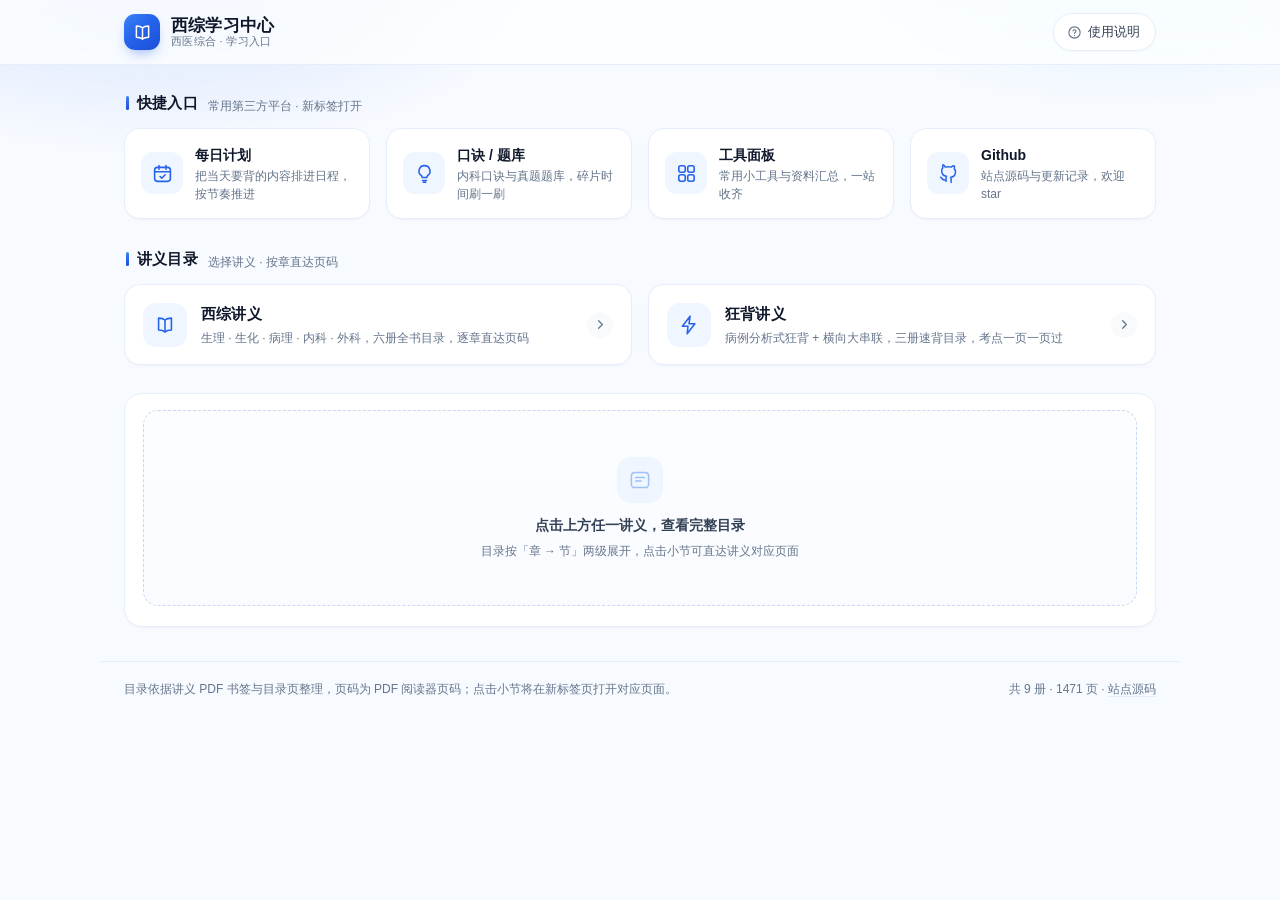
==== index.html @ 93b0fd12 "part 1: 站点主体（页面/样式/脚本/文档/小册 PDF）" ====
<!DOCTYPE html>
<html lang="zh-CN">
<head>
<meta charset="utf-8" />
<meta name="viewport" content="width=device-width, initial-scale=1, viewport-fit=cover" />
<title>西综学习中心 · 讲义目录与常用入口</title>
<meta name="description" content="西综学习中心：聚合每日计划、口诀题库、工具面板等常用入口，提供西综讲义 / 狂背讲义的可展开目录，点击小节直达 PDF 页码。" />
<meta name="theme-color" content="#2563EB" />
<link rel="icon" href="data:image/svg+xml,%3Csvg xmlns='http://www.w3.org/2000/svg' viewBox='0 0 32 32'%3E%3Crect width='32' height='32' rx='9' fill='%232563EB'/%3E%3Cpath d='M9 10.5c2.6-1.2 5-1.2 7 0v11c-2-1.2-4.4-1.2-7 0v-11Z' fill='%23fff'/%3E%3Cpath d='M23 10.5c-2.6-1.2-5-1.2-7 0v11c2-1.2 4.4-1.2 7 0v-11Z' fill='%23fff' opacity='.6'/%3E%3C/svg%3E" />
<link rel="stylesheet" href="assets/css/style.css" />
</head>
<body>
<a class="skip-link" href="#main">跳到主要内容</a>

<header class="topbar">
  <div class="topbar-inner">
    <a class="brand" href="./" aria-label="西综学习中心 首页">
      <span class="brand-logo" aria-hidden="true">
        <svg viewBox="0 0 24 24" fill="none" stroke="currentColor" stroke-width="1.7" stroke-linecap="round" stroke-linejoin="round">
          <path d="M12 6.6C10.4 5.1 8.3 4.5 5 4.5v12.9c3.3 0 5.4.6 7 2.1 1.6-1.5 3.7-2.1 7-2.1V4.5c-3.3 0-5.4.6-7 2.1Z" />
          <path d="M12 6.6v12.9" />
        </svg>
      </span>
      <span class="brand-text">
        <span class="brand-name">西综学习中心</span>
        <span class="brand-sub">西医综合 · 学习入口</span>
      </span>
    </a>

    <button class="help-btn" type="button" id="helpBtn" aria-haspopup="dialog" aria-controls="helpDialog">
      <svg viewBox="0 0 24 24" fill="none" stroke="currentColor" stroke-width="1.8" stroke-linecap="round" stroke-linejoin="round" aria-hidden="true">
        <circle cx="12" cy="12" r="9" />
        <path d="M9.7 9.3a2.4 2.4 0 0 1 4.7.7c0 1.6-2.4 2.1-2.4 3.6" />
        <path d="M12 17h.01" />
      </svg>
      <span>使用说明</span>
    </button>
  </div>
</header>

<main class="wrap" id="main">
  <section class="section" aria-labelledby="linksTitle">
    <div class="sec-head">
      <h2 id="linksTitle">快捷入口</h2>
      <span class="sec-note">常用第三方平台 · 新标签打开</span>
    </div>

    <div class="link-grid">
      <a class="link-card" href="https://toashore.cn/public/apps/calendar/online/index.html?qq_aio_chat_type=2" target="_blank" rel="noopener noreferrer">
        <span class="link-icon" aria-hidden="true">
          <svg viewBox="0 0 24 24" fill="none" stroke="currentColor" stroke-width="1.8" stroke-linecap="round" stroke-linejoin="round">
            <rect x="3" y="5" width="18" height="16" rx="3.2" />
            <path d="M8 3v4M16 3v4M3 10h18" />
            <path d="m9.2 15.4 2 2 3.8-3.9" />
          </svg>
        </span>
        <span class="link-body">
          <span class="link-name">每日计划</span>
          <span class="link-desc">把当天要背的内容排进日程，按节奏推进</span>
        </span>
      </a>

      <a class="link-card" href="https://rray1228.github.io/neike-306-tiku/?view=mnemonics" target="_blank" rel="noopener noreferrer">
        <span class="link-icon" aria-hidden="true">
          <svg viewBox="0 0 24 24" fill="none" stroke="currentColor" stroke-width="1.8" stroke-linecap="round" stroke-linejoin="round">
            <path d="M12 3a6.2 6.2 0 0 0-3.6 11.3c.5.4.8 1 .8 1.6v.6h5.6v-.6c0-.6.3-1.2.8-1.6A6.2 6.2 0 0 0 12 3Z" />
            <path d="M9.8 20h4.4M10.6 22h2.8" />
          </svg>
        </span>
        <span class="link-body">
          <span class="link-name">口诀 / 题库</span>
          <span class="link-desc">内科口诀与真题题库，碎片时间刷一刷</span>
        </span>
      </a>

      <a class="link-card" href="https://lulu3103.github.io/306-All/" target="_blank" rel="noopener noreferrer">
        <span class="link-icon" aria-hidden="true">
          <svg viewBox="0 0 24 24" fill="none" stroke="currentColor" stroke-width="1.8" stroke-linecap="round" stroke-linejoin="round">
            <rect x="3.2" y="3.2" width="7.4" height="7.4" rx="2.2" />
            <rect x="13.4" y="3.2" width="7.4" height="7.4" rx="2.2" />
            <rect x="3.2" y="13.4" width="7.4" height="7.4" rx="2.2" />
            <rect x="13.4" y="13.4" width="7.4" height="7.4" rx="2.2" />
          </svg>
        </span>
        <span class="link-body">
          <span class="link-name">工具面板</span>
          <span class="link-desc">常用小工具与资料汇总，一站收齐</span>
        </span>
      </a>

      <a class="link-card" href="https://github.com/LuLu3103/306-mini-book" target="_blank" rel="noopener noreferrer">
        <span class="link-icon" aria-hidden="true">
          <svg viewBox="0 0 24 24" fill="none" stroke="currentColor" stroke-width="1.7" stroke-linecap="round" stroke-linejoin="round">
            <path d="M9 19.2c-4 1.5-4-2.4-6-3m12 6v-3.6c0-1 .1-1.5-.5-2.2 2.8-.3 5.5-1.4 5.5-6.3a4.9 4.9 0 0 0-1.4-3.4 4.5 4.5 0 0 0-.1-3.4s-1.1-.3-3.6 1.4a12.4 12.4 0 0 0-6.6 0C6.8 1.7 5.7 2 5.7 2a4.5 4.5 0 0 0-.1 3.4A4.9 4.9 0 0 0 4.2 8.8c0 4.9 2.7 6 5.5 6.3-.5.6-.6 1.2-.5 2.2V21" />
          </svg>
        </span>
        <span class="link-body">
          <span class="link-name">Github</span>
          <span class="link-desc">站点源码与更新记录，欢迎 star</span>
        </span>
      </a>
    </div>
  </section>

  <section class="section" aria-labelledby="lectureTitle">
    <div class="sec-head">
      <h2 id="lectureTitle">讲义目录</h2>
      <span class="sec-note">选择讲义 · 按章直达页码</span>
    </div>

    <div class="lecture-grid" role="group" aria-labelledby="lectureTitle">
      <button class="lec-card" type="button" data-lecture="xizong" aria-expanded="false" aria-controls="tocBody">
        <span class="lec-icon" aria-hidden="true">
          <svg viewBox="0 0 24 24" fill="none" stroke="currentColor" stroke-width="1.7" stroke-linecap="round" stroke-linejoin="round">
            <path d="M12 6.6C10.4 5.1 8.3 4.5 5 4.5v12.9c3.3 0 5.4.6 7 2.1 1.6-1.5 3.7-2.1 7-2.1V4.5c-3.3 0-5.4.6-7 2.1Z" />
            <path d="M12 6.6v12.9" />
          </svg>
        </span>
        <span class="lec-body">
          <span class="lec-name">西综讲义</span>
          <span class="lec-desc">生理 · 生化 · 病理 · 内科 · 外科，六册全书目录，逐章直达页码</span>
        </span>
        <span class="lec-arrow" aria-hidden="true">
          <svg viewBox="0 0 24 24" fill="none" stroke="currentColor" stroke-width="2" stroke-linecap="round" stroke-linejoin="round"><path d="m9 6 6 6-6 6" /></svg>
        </span>
      </button>

      <button class="lec-card" type="button" data-lecture="kuangbei" aria-expanded="false" aria-controls="tocBody">
        <span class="lec-icon" aria-hidden="true">
          <svg viewBox="0 0 24 24" fill="none" stroke="currentColor" stroke-width="1.7" stroke-linecap="round" stroke-linejoin="round">
            <path d="M13.2 2.4 4.8 13.3h6.1l-.9 8.3 8.4-10.9H12l1.2-8.3Z" />
          </svg>
        </span>
        <span class="lec-body">
          <span class="lec-name">狂背讲义</span>
          <span class="lec-desc">病例分析式狂背 + 横向大串联，三册速背目录，考点一页一页过</span>
        </span>
        <span class="lec-arrow" aria-hidden="true">
          <svg viewBox="0 0 24 24" fill="none" stroke="currentColor" stroke-width="2" stroke-linecap="round" stroke-linejoin="round"><path d="m9 6 6 6-6 6" /></svg>
        </span>
      </button>
    </div>
  </section>

  <section class="section" aria-labelledby="tocHeading">
    <h2 class="sr-only" id="tocHeading">目录</h2>
    <div class="toc-panel" id="tocPanel">
      <div class="toc-head" id="tocHead" hidden>
        <div class="toc-title-group">
          <h3 class="toc-title" id="tocName">目录</h3>
          <p class="toc-meta" id="tocMeta"></p>
        </div>
        <button class="btn-toggle" type="button" id="toggleAll" aria-controls="tocBody">全部展开</button>
      </div>
      <div class="toc-body" id="tocBody">
        <div class="toc-empty">
          <span class="toc-empty-icon" aria-hidden="true">
            <svg viewBox="0 0 24 24" fill="none" stroke="currentColor" stroke-width="1.5" stroke-linecap="round" stroke-linejoin="round">
              <rect x="3.4" y="4.4" width="17.2" height="15.2" rx="3.4" />
              <path d="M7.6 9.4h8.8M7.6 13h5.6" />
            </svg>
          </span>
          <p class="toc-empty-title">点击上方任一讲义，查看完整目录</p>
          <p class="toc-empty-note">目录按「章 → 节」两级展开，点击小节可直达讲义对应页面</p>
        </div>
      </div>
    </div>
    <p class="sr-only" id="liveRegion" role="status" aria-live="polite"></p>
  </section>
</main>

<footer class="site-foot wrap">
  <p>目录依据讲义 PDF 书签与目录页整理，页码为 PDF 阅读器页码；点击小节将在新标签页打开对应页面。</p>
  <p class="foot-meta">共 9 册 · 1471 页 · <a href="https://github.com/LuLu3103/306-mini-book" target="_blank" rel="noopener noreferrer">站点源码</a></p>
</footer>

<dialog class="help" id="helpDialog" aria-labelledby="helpTitle">
  <div class="help-head">
    <h2 class="help-title" id="helpTitle">使用说明</h2>
    <button class="help-close" type="button" id="helpClose" aria-label="关闭说明">
      <svg viewBox="0 0 24 24" fill="none" stroke="currentColor" stroke-width="2" stroke-linecap="round" aria-hidden="true"><path d="M6 6l12 12M18 6 6 18" /></svg>
    </button>
  </div>
  <ol class="help-list">
    <li>顶部四个入口直达常用第三方平台，均在新标签页打开，不会打断当前页面。</li>
    <li>点击「西综讲义」或「狂背讲义」，下方即展开对应目录；再次点击可收起。</li>
    <li>点击章节行展开该章小节；点击小节，会打开讲义并跳到对应页码。</li>
    <li>目录右上角「全部展开 / 全部收起」可一次展开或收起所有章节。</li>
    <li>手机端目录会自动收窄，章节行只保留核心信息。</li>
  </ol>
  <p class="help-foot">蓝色高亮代表当前选中或已展开的状态；讲义按页分块加载，打开过的分块会自动缓存。</p>
  <div class="help-actions">
    <button class="help-action" type="button" id="clearCacheBtn">清除已缓存的讲义分块</button>
    <span class="help-action-note" id="clearCacheNote"></span>
  </div>
</dialog>

<script src="assets/data/toc.js"></script>
<script src="assets/js/app.js"></script>
</body>
</html>
---- assets/css/style.css ----
/* ==========================================================================
   西综学习中心 · 样式表
   主色 #2563EB / 深蓝 #1D4ED8 / 浅蓝 #EFF6FF / 页面底色 #F7FAFF
   ========================================================================== */

:root {
  --blue-600: #2563eb;
  --blue-700: #1d4ed8;
  --blue-50: #eff6ff;
  --blue-100: #dbeafe;
  --blue-200: #bfd7fe;
  --ink: #0f172a;
  --ink-soft: #334155;
  --muted: #64748b;
  --muted-2: #66768c;
  --line: #e7eefb;
  --line-soft: #eef3fc;
  --bg: #f7faff;
  --card: #ffffff;
  --radius-card: 16px;
  --radius-panel: 18px;
  --shadow-xs: 0 1px 2px rgba(15, 23, 42, 0.04);
  --shadow-hover: 0 14px 30px -16px rgba(37, 99, 235, 0.32), 0 2px 6px rgba(15, 23, 42, 0.04);
  --shadow-selected: 0 18px 34px -18px rgba(37, 99, 235, 0.55);
  --ease: cubic-bezier(0.2, 0.7, 0.3, 1);
  --wrap: 1080px;
}

*,
*::before,
*::after { box-sizing: border-box; }

html { -webkit-text-size-adjust: 100%; }

body {
  margin: 0;
  min-height: 100vh;
  background: var(--bg);
  color: var(--ink);
  font-family: -apple-system, BlinkMacSystemFont, "Segoe UI", "PingFang SC",
    "Hiragino Sans GB", "Microsoft YaHei", "Source Han Sans SC", "Noto Sans CJK SC", sans-serif;
  font-size: 14px;
  line-height: 1.6;
  -webkit-font-smoothing: antialiased;
  text-rendering: optimizeLegibility;
}

/* 顶部柔和蓝色光晕 */
body::before {
  content: "";
  position: fixed;
  inset: 0 0 auto 0;
  height: 440px;
  pointer-events: none;
  z-index: 0;
  background:
    radial-gradient(660px 320px at 12% -10%, rgba(37, 99, 235, 0.16), transparent 62%),
    radial-gradient(560px 280px at 88% -14%, rgba(56, 189, 248, 0.14), transparent 60%);
}

a { color: inherit; text-decoration: none; }

button { font: inherit; color: inherit; }

h1, h2, h3, p, ol, ul { margin: 0; }

[hidden] { display: none !important; }

.sr-only {
  position: absolute;
  width: 1px; height: 1px;
  padding: 0; margin: -1px;
  overflow: hidden;
  clip: rect(0 0 0 0);
  white-space: nowrap;
  border: 0;
}

.skip-link {
  position: fixed;
  top: 10px;
  left: 50%;
  transform: translate(-50%, -140%);
  z-index: 100;
  padding: 8px 16px;
  border-radius: 999px;
  background: var(--blue-600);
  color: #fff;
  font-size: 13px;
  transition: transform 0.2s var(--ease);
}
.skip-link:focus-visible { transform: translate(-50%, 0); }

:focus-visible {
  outline: 2px solid var(--blue-600);
  outline-offset: 2px;
  border-radius: 8px;
}

/* ============================ 顶部品牌栏 ============================ */
.topbar {
  position: sticky;
  top: 0;
  z-index: 30;
  background: rgba(255, 255, 255, 0.74);
  -webkit-backdrop-filter: blur(16px) saturate(170%);
  backdrop-filter: blur(16px) saturate(170%);
  border-bottom: 1px solid var(--line);
}

.topbar-inner {
  max-width: var(--wrap);
  margin: 0 auto;
  height: 64px;
  padding: 0 24px;
  display: flex;
  align-items: center;
  justify-content: space-between;
  gap: 16px;
}

.brand {
  display: inline-flex;
  align-items: center;
  gap: 11px;
  min-width: 0;
  border-radius: 12px;
}

.brand-logo {
  flex: none;
  width: 36px;
  height: 36px;
  display: grid;
  place-items: center;
  border-radius: 11px;
  color: #fff;
  background: linear-gradient(140deg, #3b82f6 0%, var(--blue-600) 46%, var(--blue-700) 100%);
  box-shadow: 0 6px 14px -6px rgba(37, 99, 235, 0.65);
}
.brand-logo svg { width: 21px; height: 21px; }

.brand-text { display: flex; flex-direction: column; line-height: 1.25; min-width: 0; }
.brand-name { font-size: 16.5px; font-weight: 700; letter-spacing: 0.2px; }
.brand-sub { font-size: 11px; color: var(--muted-2); letter-spacing: 0.3px; }

.help-btn {
  display: inline-flex;
  align-items: center;
  gap: 6px;
  flex: none;
  padding: 8px 15px 8px 13px;
  border: 1px solid var(--line);
  border-radius: 999px;
  background: #fff;
  color: var(--ink-soft);
  font-size: 12.5px;
  font-weight: 500;
  cursor: pointer;
  box-shadow: var(--shadow-xs);
  transition: color 0.18s var(--ease), border-color 0.18s var(--ease),
    background-color 0.18s var(--ease), transform 0.18s var(--ease);
}
.help-btn svg { width: 15px; height: 15px; color: var(--muted); transition: color 0.18s var(--ease); }
.help-btn:hover {
  color: var(--blue-700);
  border-color: var(--blue-200);
  background: var(--blue-50);
  transform: translateY(-1px);
}
.help-btn:hover svg { color: var(--blue-600); }

/* ============================ 通用布局 ============================ */
.wrap {
  position: relative;
  z-index: 1;
  max-width: var(--wrap);
  margin: 0 auto;
  padding: 0 24px;
}

main.wrap { padding-top: 26px; }

.section + .section { margin-top: 28px; }

.sec-head {
  display: flex;
  align-items: baseline;
  gap: 10px;
  margin: 0 2px 12px;
}
.sec-head h2 {
  position: relative;
  display: inline-flex;
  align-items: center;
  gap: 8px;
  font-size: 15px;
  font-weight: 700;
  letter-spacing: 0.2px;
  color: var(--ink);
}
.sec-head h2::before {
  content: "";
  width: 3px;
  height: 14px;
  border-radius: 2px;
  background: linear-gradient(180deg, #3b82f6, var(--blue-700));
}
.sec-note { font-size: 12px; color: var(--muted-2); }

/* ============================ 快捷入口 ============================ */
.link-grid {
  display: grid;
  grid-template-columns: repeat(4, minmax(0, 1fr));
  gap: 16px;
}

.link-card {
  display: flex;
  align-items: center;
  gap: 12px;
  padding: 15px 16px;
  border: 1px solid var(--line);
  border-radius: var(--radius-card);
  background: var(--card);
  box-shadow: var(--shadow-xs);
  transition: transform 0.22s var(--ease), box-shadow 0.22s var(--ease),
    border-color 0.22s var(--ease), background-color 0.22s var(--ease);
}
.link-card:hover {
  transform: translateY(-3px);
  border-color: var(--blue-200);
  box-shadow: var(--shadow-hover);
}
.link-card:active { transform: translateY(-1px); }

.link-icon {
  flex: none;
  width: 42px;
  height: 42px;
  display: grid;
  place-items: center;
  border-radius: 12px;
  color: var(--blue-600);
  background: var(--blue-50);
  transition: background 0.22s var(--ease), color 0.22s var(--ease),
    box-shadow 0.22s var(--ease), transform 0.22s var(--ease);
}
.link-icon svg { width: 21px; height: 21px; }
.link-card:hover .link-icon {
  color: #fff;
  background: linear-gradient(140deg, #3b82f6, var(--blue-700));
  box-shadow: 0 8px 16px -8px rgba(37, 99, 235, 0.7);
  transform: scale(1.03);
}

.link-body { display: flex; flex-direction: column; min-width: 0; }
.link-name { font-size: 14px; font-weight: 600; color: var(--ink); }
.link-desc {
  font-size: 12px;
  color: var(--muted);
  line-height: 1.5;
  transition: color 0.2s var(--ease);
}
.link-card:hover .link-desc { color: #475569; }

/* ============================ 讲义选择 ============================ */
.lecture-grid {
  display: grid;
  grid-template-columns: repeat(2, minmax(0, 1fr));
  gap: 16px;
}

.lec-card {
  position: relative;
  display: flex;
  align-items: center;
  gap: 14px;
  width: 100%;
  padding: 17px 18px;
  text-align: left;
  cursor: pointer;
  border: 1px solid var(--line);
  border-radius: var(--radius-card);
  background: var(--card);
  box-shadow: var(--shadow-xs);
  transition: transform 0.24s var(--ease), box-shadow 0.24s var(--ease),
    border-color 0.24s var(--ease), background 0.24s var(--ease),
    color 0.24s var(--ease);
}
.lec-card:hover {
  transform: translateY(-3px);
  border-color: var(--blue-200);
  box-shadow: var(--shadow-hover);
}
.lec-card.is-selected {
  color: #fff;
  border-color: transparent;
  background: linear-gradient(135deg, #3b82f6 0%, var(--blue-600) 42%, var(--blue-700) 100%);
  box-shadow: var(--shadow-selected);
  transform: translateY(-1px);
}
.lec-card.is-selected:hover {
  transform: translateY(-2px);
  box-shadow: 0 22px 40px -20px rgba(37, 99, 235, 0.65);
}

.lec-icon {
  flex: none;
  width: 44px;
  height: 44px;
  display: grid;
  place-items: center;
  border-radius: 13px;
  color: var(--blue-600);
  background: var(--blue-50);
  transition: background 0.24s var(--ease), color 0.24s var(--ease);
}
.lec-icon svg { width: 22px; height: 22px; }
.lec-card:hover .lec-icon { background: var(--blue-100); }
.lec-card.is-selected .lec-icon {
  color: #fff;
  background: rgba(255, 255, 255, 0.18);
  box-shadow: inset 0 0 0 1px rgba(255, 255, 255, 0.16);
}

.lec-body { display: flex; flex-direction: column; gap: 3px; min-width: 0; flex: 1; }
.lec-name { font-size: 15px; font-weight: 700; letter-spacing: 0.2px; }
.lec-desc {
  font-size: 12px;
  color: var(--muted);
  line-height: 1.55;
  transition: color 0.24s var(--ease);
}
.lec-card.is-selected .lec-desc { color: rgba(255, 255, 255, 0.84); }

.lec-arrow {
  flex: none;
  display: grid;
  place-items: center;
  width: 26px;
  height: 26px;
  border-radius: 50%;
  color: var(--muted-2);
  background: #f8fafc;
  transition: transform 0.28s var(--ease), color 0.24s var(--ease),
    background 0.24s var(--ease);
}
.lec-arrow svg { width: 15px; height: 15px; }
.lec-card:hover .lec-arrow { color: var(--blue-600); background: var(--blue-50); }
.lec-card.is-selected .lec-arrow {
  color: #fff;
  background: rgba(255, 255, 255, 0.16);
  transform: rotate(90deg);
}

/* ============================ 目录面板 ============================ */
.toc-panel {
  border: 1px solid var(--line);
  border-radius: var(--radius-panel);
  background: var(--card);
  box-shadow: var(--shadow-xs);
  overflow: hidden;
}

.toc-head {
  display: flex;
  align-items: center;
  justify-content: space-between;
  gap: 14px;
  padding: 16px 20px 14px;
  border-bottom: 1px solid var(--line-soft);
  background: linear-gradient(180deg, #fbfdff, #fff);
}

.toc-title-group { min-width: 0; }
.toc-title { font-size: 15px; font-weight: 700; letter-spacing: 0.2px; }
.toc-meta { font-size: 12px; color: var(--muted); margin-top: 2px; }

.btn-toggle {
  flex: none;
  padding: 7px 15px;
  border: 1px solid var(--blue-200);
  border-radius: 999px;
  background: #fff;
  color: var(--blue-700);
  font-size: 12.5px;
  font-weight: 600;
  cursor: pointer;
  white-space: nowrap;
  transition: background-color 0.18s var(--ease), border-color 0.18s var(--ease),
    color 0.18s var(--ease), transform 0.18s var(--ease), box-shadow 0.18s var(--ease);
}
.btn-toggle:hover {
  background: var(--blue-50);
  border-color: #93b8fb;
  box-shadow: 0 6px 14px -10px rgba(37, 99, 235, 0.6);
}
.btn-toggle:active { transform: scale(0.98); }

.toc-body { padding: 6px 10px 14px; }

/* 空状态 */
.toc-empty {
  margin: 10px 8px 6px;
  padding: 46px 22px 44px;
  border: 1.5px dashed #c7d8f5;
  border-radius: 15px;
  background: linear-gradient(180deg, #fcfdff, #f9fbff);
  text-align: center;
}
.toc-empty-icon {
  display: grid;
  place-items: center;
  width: 46px;
  height: 46px;
  margin: 0 auto 12px;
  border-radius: 14px;
  color: #9ec0f7;
  background: var(--blue-50);
}
.toc-empty-icon svg { width: 24px; height: 24px; }
.toc-empty-title { font-size: 13.5px; font-weight: 600; color: var(--ink-soft); }
.toc-empty-note { margin-top: 5px; font-size: 12px; color: var(--muted-2); }

/* 切换讲义的淡入上移动画 */
.toc-body.is-enter { animation: tocEnter 0.32s var(--ease) both; }
@keyframes tocEnter {
  from { opacity: 0; transform: translateY(10px); }
  to { opacity: 1; transform: translateY(0); }
}

/* 部分（科目）分隔 */
.part-head {
  display: flex;
  align-items: center;
  gap: 8px;
  margin: 16px 10px 4px;
  padding: 4px 2px;
}
.part-head:first-child { margin-top: 8px; }
.part-dot {
  width: 6px;
  height: 6px;
  border-radius: 50%;
  background: linear-gradient(140deg, #60a5fa, var(--blue-700));
  box-shadow: 0 0 0 3px rgba(37, 99, 235, 0.1);
  flex: none;
}
.part-name { font-size: 12.5px; font-weight: 700; color: var(--ink-soft); letter-spacing: 0.4px; }
.part-meta { margin-left: auto; font-size: 11.5px; color: var(--muted-2); }

/* 章节 */
.chapter + .chapter { margin-top: 2px; }

.ch-row {
  display: grid;
  grid-template-columns: 38px minmax(0, 1fr) auto auto 18px;
  align-items: center;
  gap: 6px 12px;
  width: 100%;
  padding: 11px 12px;
  border: 0;
  border-radius: 12px;
  background: transparent;
  text-align: left;
  cursor: pointer;
  transition: background-color 0.18s var(--ease), color 0.18s var(--ease);
}
.ch-row:hover { background: #f7faff; }
.chapter.is-open > .ch-row { background: var(--blue-50); }

.ch-no {
  display: grid;
  place-items: center;
  width: 28px;
  height: 26px;
  border-radius: 8px;
  font-size: 11.5px;
  font-weight: 700;
  font-variant-numeric: tabular-nums;
  color: var(--muted);
  background: #f1f5f9;
  transition: background 0.2s var(--ease), color 0.2s var(--ease),
    box-shadow 0.2s var(--ease);
}
.chapter.is-open .ch-no {
  color: #fff;
  background: linear-gradient(140deg, #3b82f6, var(--blue-700));
  box-shadow: 0 6px 14px -8px rgba(37, 99, 235, 0.8);
}

.ch-title {
  font-size: 14px;
  font-weight: 600;
  color: var(--ink);
  min-width: 0;
  overflow-wrap: anywhere;
}

.ch-count { font-size: 12px; color: var(--muted-2); font-variant-numeric: tabular-nums; }

.ch-page {
  padding: 2px 9px;
  border-radius: 999px;
  background: var(--blue-50);
  color: var(--blue-600);
  font-size: 11.5px;
  font-weight: 600;
  font-variant-numeric: tabular-nums;
  transition: background 0.18s var(--ease), color 0.18s var(--ease);
}
.ch-row:hover .ch-page { background: #dfebfe; }

.ch-arrow {
  display: grid;
  place-items: center;
  color: var(--muted-2);
  transition: transform 0.26s var(--ease), color 0.18s var(--ease);
}
.ch-arrow svg { width: 16px; height: 16px; }
.chapter.is-open .ch-arrow { color: var(--blue-600); transform: rotate(90deg); }

/* 小节列表 */
.sec-list {
  height: 0;
  overflow: hidden;
  transition: height 0.3s var(--ease);
}
.sec-inner {
  min-height: 0;
  visibility: hidden;
  transition: visibility 0.3s;
}
.chapter.is-open > .sec-list > .sec-inner { visibility: visible; }

.sec-item {
  position: relative;
  display: flex;
  align-items: center;
  gap: 12px;
  margin: 1px 6px 1px 26px;
  padding: 9px 12px 9px 18px;
  border-radius: 10px;
  color: var(--ink-soft);
  font-size: 13px;
  transition: background-color 0.16s var(--ease), color 0.16s var(--ease);
}
.sec-item::before {
  content: "";
  position: absolute;
  left: 4px;
  top: 50%;
  width: 3px;
  height: 15px;
  border-radius: 2px;
  background: transparent;
  transform: translateY(-50%) scaleY(0.4);
  transition: background-color 0.16s var(--ease), transform 0.16s var(--ease);
}
.sec-item:hover { background: var(--blue-50); color: var(--blue-700); }
.sec-item:hover::before { background: var(--blue-600); transform: translateY(-50%) scaleY(1); }

.sec-name { min-width: 0; overflow-wrap: anywhere; }
.sec-page {
  margin-left: auto;
  flex: none;
  font-size: 11.5px;
  color: var(--muted-2);
  font-variant-numeric: tabular-nums;
  transition: color 0.16s var(--ease);
}
.sec-item:hover .sec-page { color: var(--blue-600); }

.sec-empty {
  margin: 2px 6px 8px 26px;
  padding: 10px 16px 10px 18px;
  border-radius: 10px;
  border: 1px dashed #dbe6fb;
  color: var(--muted);
  font-size: 12px;
}
.sec-empty a { color: var(--blue-600); font-weight: 600; }
.sec-empty a:hover { text-decoration: underline; text-underline-offset: 2px; }

/* ============================ 页脚 ============================ */
.site-foot {
  margin-top: 34px;
  padding-top: 18px;
  padding-bottom: 34px;
  border-top: 1px solid var(--line);
  display: flex;
  flex-wrap: wrap;
  gap: 4px 18px;
  justify-content: space-between;
  font-size: 12px;
  color: var(--muted-2);
}
.foot-meta a { color: var(--muted); border-bottom: 1px solid var(--line); }
.foot-meta a:hover { color: var(--blue-600); border-color: var(--blue-200); }

/* ============================ 使用说明弹层 ============================ */
.help {
  position: fixed;
  inset: 78px 24px auto auto;
  margin: 0;
  padding: 0;
  width: min(430px, calc(100vw - 32px));
  max-height: calc(100dvh - 120px);
  overflow: auto;
  border: 1px solid var(--line);
  border-radius: var(--radius-panel);
  background: #fff;
  color: var(--ink);
  box-shadow: 0 34px 60px -24px rgba(15, 23, 42, 0.4), 0 2px 8px rgba(15, 23, 42, 0.06);
}
.help[open] { animation: helpIn 0.22s var(--ease) both; }
@keyframes helpIn {
  from { opacity: 0; transform: translateY(-8px) scale(0.985); }
  to { opacity: 1; transform: translateY(0) scale(1); }
}
.help::backdrop {
  background: rgba(15, 23, 42, 0.3);
  -webkit-backdrop-filter: blur(2px);
  backdrop-filter: blur(2px);
}

.help-head {
  display: flex;
  align-items: center;
  justify-content: space-between;
  gap: 12px;
  padding: 18px 20px 12px;
}
.help-title { font-size: 15px; font-weight: 700; }
.help-close {
  display: grid;
  place-items: center;
  width: 28px;
  height: 28px;
  border: 1px solid var(--line);
  border-radius: 50%;
  background: #fff;
  color: var(--muted);
  cursor: pointer;
  transition: background-color 0.16s var(--ease), color 0.16s var(--ease),
    border-color 0.16s var(--ease);
}
.help-close svg { width: 13px; height: 13px; }
.help-close:hover { color: var(--blue-700); background: var(--blue-50); border-color: var(--blue-200); }

.help-list {
  margin: 0;
  padding: 4px 22px 4px 22px;
  list-style: none;
  counter-reset: help;
}
.help-list li {
  position: relative;
  counter-increment: help;
  padding: 9px 0 9px 30px;
  font-size: 13px;
  color: var(--ink-soft);
  border-bottom: 1px solid var(--line-soft);
}
.help-list li:last-child { border-bottom: 0; }
.help-list li::before {
  content: counter(help);
  position: absolute;
  left: 0;
  top: 10px;
  display: grid;
  place-items: center;
  width: 19px;
  height: 19px;
  border-radius: 7px;
  background: var(--blue-50);
  color: var(--blue-600);
  font-size: 11px;
  font-weight: 700;
}
.help-foot {
  padding: 12px 22px 12px;
  font-size: 12px;
  color: var(--muted-2);
}

.help-actions {
  display: flex;
  flex-wrap: wrap;
  align-items: center;
  gap: 10px;
  padding: 0 22px 18px;
}
.help-action {
  padding: 6px 13px;
  border: 1px solid var(--line);
  border-radius: 999px;
  background: #fff;
  color: var(--ink-soft);
  font-size: 12px;
  cursor: pointer;
  transition: color 0.16s var(--ease), border-color 0.16s var(--ease), background-color 0.16s var(--ease);
}
.help-action:hover { color: var(--blue-700); border-color: var(--blue-200); background: var(--blue-50); }
.help-action-note { font-size: 11.5px; color: var(--muted-2); }

/* ============================ 响应式 ============================ */
/* 平板 */
@media (max-width: 860px) {
  .link-grid { grid-template-columns: repeat(2, minmax(0, 1fr)); }
  .lecture-grid { grid-template-columns: 1fr; }
}

/* 手机 */
@media (max-width: 520px) {
  .topbar-inner { height: 58px; padding: 0 16px; }
  .brand-logo { width: 32px; height: 32px; border-radius: 10px; }
  .brand-logo svg { width: 19px; height: 19px; }
  .brand-name { font-size: 15.5px; }
  .brand-sub { display: none; }
  .help-btn { padding: 7px 12px 7px 10px; }

  .wrap { padding: 0 16px; }
  main.wrap { padding-top: 20px; }
  .section + .section { margin-top: 22px; }

  .link-grid { grid-template-columns: 1fr; gap: 12px; }
  .link-card { padding: 13px 14px; }
  .link-icon { width: 38px; height: 38px; border-radius: 11px; }
  .link-icon svg { width: 19px; height: 19px; }

  .lec-card { padding: 15px 16px; gap: 12px; }
  .lec-icon { width: 40px; height: 40px; border-radius: 12px; }

  .toc-head { flex-wrap: wrap; padding: 14px 16px 12px; }
  .btn-toggle { margin-left: auto; }
  .toc-body { padding: 4px 6px 12px; }

  .part-head { margin: 14px 8px 2px; }

  .ch-row {
    grid-template-columns: 30px minmax(0, 1fr) auto 16px;
    gap: 4px 10px;
    padding: 10px 8px;
  }
  .ch-no { width: 24px; height: 24px; border-radius: 7px; font-size: 11px; }
  .ch-title { font-size: 13.5px; }
  .ch-count { display: none; }
  .ch-page { font-size: 11px; padding: 2px 8px; }

  .sec-item { margin-left: 14px; padding: 9px 10px 9px 16px; font-size: 12.5px; }
  .sec-item::before { left: 3px; }
  .sec-empty { margin-left: 14px; padding-left: 16px; }

  .toc-empty { padding: 36px 16px 34px; margin: 8px 6px 4px; }

  .site-foot { flex-direction: column; }

  .help { inset: auto 16px auto 16px; margin: auto; width: auto; }
}

/* 动效偏好 */
@media (prefers-reduced-motion: reduce) {
  *, *::before, *::after {
    animation-duration: 0.001ms !important;
    animation-iteration-count: 1 !important;
    transition-duration: 0.001ms !important;
    scroll-behavior: auto !important;
  }
}


/* ---------- 目录面板滚动定位与按钮禁用态 ---------- */
.toc-panel { scroll-margin-top: 84px; }
.btn-toggle:disabled { opacity: 0.5; cursor: not-allowed; box-shadow: none; }
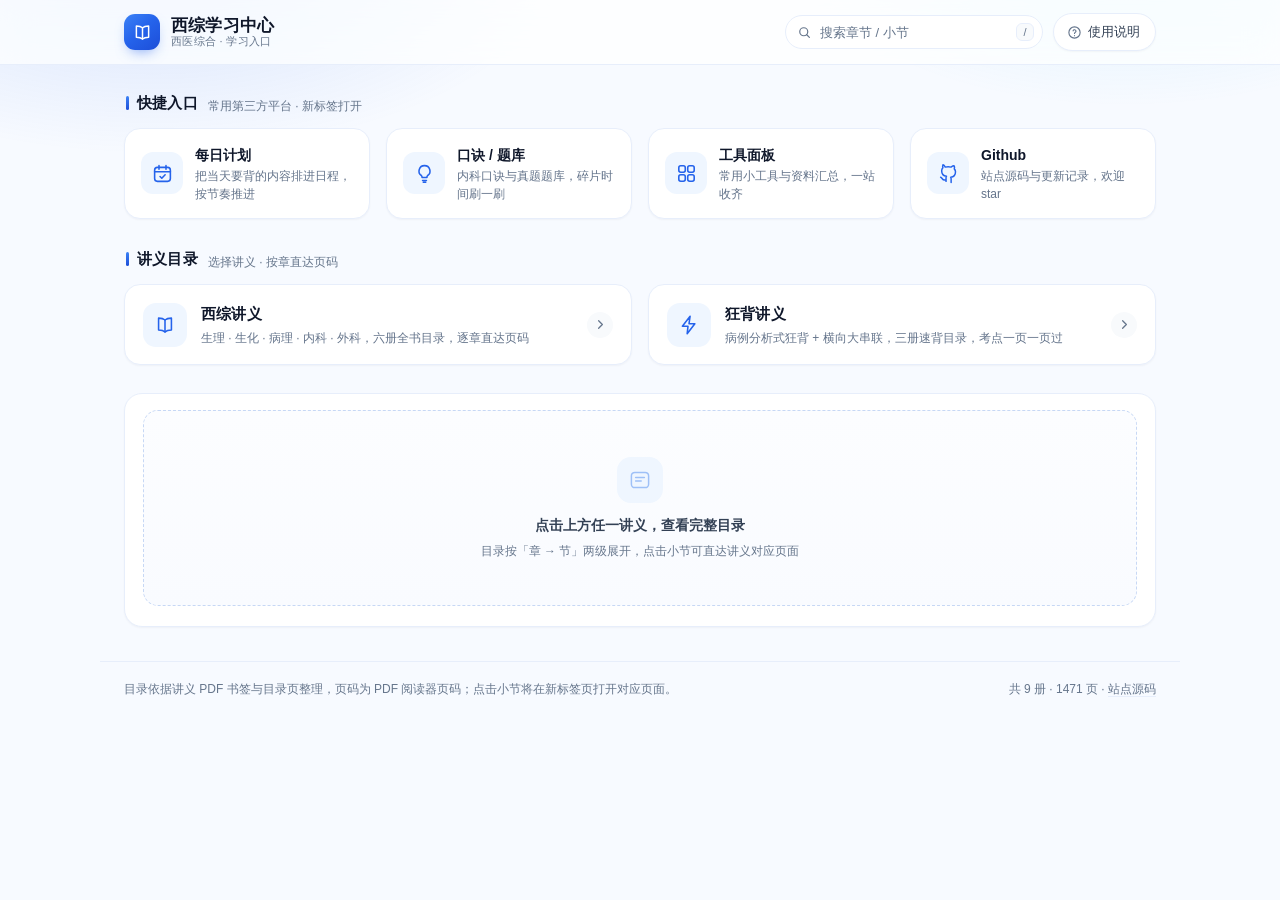
==== commit 97c1dde5: "feat: 顶栏章节搜索（支持 / 聚焦、↑↓ 选择、?q= 深链接）；恢复 Actions 部署" ====
--- a/index.html
+++ b/index.html
@@ -27,14 +27,27 @@
       </span>
     </a>
 
-    <button class="help-btn" type="button" id="helpBtn" aria-haspopup="dialog" aria-controls="helpDialog">
-      <svg viewBox="0 0 24 24" fill="none" stroke="currentColor" stroke-width="1.8" stroke-linecap="round" stroke-linejoin="round" aria-hidden="true">
-        <circle cx="12" cy="12" r="9" />
-        <path d="M9.7 9.3a2.4 2.4 0 0 1 4.7.7c0 1.6-2.4 2.1-2.4 3.6" />
-        <path d="M12 17h.01" />
-      </svg>
-      <span>使用说明</span>
-    </button>
+    <div class="topbar-right">
+      <div class="search" id="searchBox">
+        <svg class="search-icon" viewBox="0 0 24 24" fill="none" stroke="currentColor" stroke-width="1.9" stroke-linecap="round" aria-hidden="true">
+          <circle cx="10.8" cy="10.8" r="6.4" />
+          <path d="m15.6 15.6 4.2 4.2" />
+        </svg>
+        <input class="search-input" id="searchInput" type="search" placeholder="搜索章节 / 小节" aria-label="搜索章节或小节"
+               autocomplete="off" spellcheck="false" role="combobox" aria-expanded="false" aria-controls="searchPanel" aria-autocomplete="list" />
+        <kbd class="search-kbd" aria-hidden="true">/</kbd>
+        <div class="search-panel" id="searchPanel" role="listbox" aria-label="搜索结果" hidden></div>
+      </div>
+
+      <button class="help-btn" type="button" id="helpBtn" aria-label="使用说明" aria-haspopup="dialog" aria-controls="helpDialog">
+        <svg viewBox="0 0 24 24" fill="none" stroke="currentColor" stroke-width="1.8" stroke-linecap="round" stroke-linejoin="round" aria-hidden="true">
+          <circle cx="12" cy="12" r="9" />
+          <path d="M9.7 9.3a2.4 2.4 0 0 1 4.7.7c0 1.6-2.4 2.1-2.4 3.6" />
+          <path d="M12 17h.01" />
+        </svg>
+        <span>使用说明</span>
+      </button>
+    </div>
   </div>
 </header>
 
--- a/assets/css/style.css
+++ b/assets/css/style.css
@@ -775,3 +775,181 @@
 .toc-panel { scroll-margin-top: 84px; }
 .btn-toggle:disabled { opacity: 0.5; cursor: not-allowed; box-shadow: none; }
 
+
+
+/* ============================ 顶栏搜索 ============================ */
+.topbar-right {
+  display: flex;
+  align-items: center;
+  justify-content: flex-end;
+  gap: 10px;
+  flex: 1;
+  min-width: 0;
+}
+
+.search {
+  position: relative;
+  display: flex;
+  align-items: center;
+  flex: none;
+  width: 258px;
+  max-width: 100%;
+}
+
+.search-input {
+  width: 100%;
+  height: 34px;
+  padding: 0 30px 0 34px;
+  border: 1px solid var(--line);
+  border-radius: 999px;
+  background: #fff;
+  color: var(--ink);
+  font: inherit;
+  font-size: 13px;
+  line-height: 1;
+  outline: none;
+  -webkit-appearance: none;
+  appearance: none;
+  transition: border-color 0.18s var(--ease), box-shadow 0.18s var(--ease), background-color 0.18s var(--ease);
+}
+.search-input::-webkit-search-cancel-button { -webkit-appearance: none; display: none; }
+.search-input::placeholder { color: var(--muted-2); }
+.search-input:hover { border-color: var(--blue-200); }
+.search-input:focus {
+  border-color: var(--blue-200);
+  box-shadow: 0 0 0 3px rgba(37, 99, 235, 0.12);
+}
+
+.search-icon {
+  position: absolute;
+  left: 12px;
+  width: 15px;
+  height: 15px;
+  color: var(--muted-2);
+  pointer-events: none;
+  transition: color 0.18s var(--ease);
+}
+.search:focus-within .search-icon { color: var(--blue-600); }
+
+.search-kbd {
+  position: absolute;
+  right: 9px;
+  display: grid;
+  place-items: center;
+  min-width: 18px;
+  height: 18px;
+  padding: 0 4px;
+  border: 1px solid var(--line);
+  border-radius: 6px;
+  background: #f8fafc;
+  color: var(--muted-2);
+  font-family: inherit;
+  font-size: 11px;
+  line-height: 1;
+  pointer-events: none;
+  transition: opacity 0.15s var(--ease);
+}
+.search:focus-within .search-kbd { opacity: 0; }
+
+.search-panel {
+  position: absolute;
+  top: calc(100% + 10px);
+  right: 0;
+  z-index: 40;
+  width: 400px;
+  max-width: calc(100vw - 32px);
+  max-height: min(62vh, 460px);
+  overflow-y: auto;
+  padding: 6px;
+  border: 1px solid var(--line);
+  border-radius: 14px;
+  background: #fff;
+  box-shadow: 0 24px 46px -26px rgba(15, 23, 42, 0.38), 0 2px 8px rgba(15, 23, 42, 0.06);
+  -webkit-overflow-scrolling: touch;
+}
+.search-panel[hidden] { display: none; }
+
+.search-head {
+  padding: 6px 10px 8px;
+  font-size: 11.5px;
+  color: var(--muted-2);
+}
+
+.sr-item {
+  display: flex;
+  align-items: center;
+  gap: 10px;
+  width: 100%;
+  padding: 9px 10px;
+  border: 0;
+  border-radius: 10px;
+  background: transparent;
+  text-align: left;
+  cursor: pointer;
+  transition: background-color 0.14s var(--ease);
+}
+.sr-item:hover,
+.sr-item.is-active { background: var(--blue-50); }
+
+.sr-main { display: flex; flex-direction: column; gap: 1px; min-width: 0; flex: 1; }
+.sr-title {
+  font-size: 13px;
+  font-weight: 600;
+  color: var(--ink);
+  line-height: 1.45;
+  overflow-wrap: anywhere;
+}
+.sr-title mark {
+  padding: 0 1px;
+  border-radius: 3px;
+  background: rgba(37, 99, 235, 0.14);
+  color: var(--blue-700);
+}
+.sr-meta {
+  font-size: 11.5px;
+  color: var(--muted-2);
+  white-space: nowrap;
+  overflow: hidden;
+  text-overflow: ellipsis;
+}
+.sr-page {
+  flex: none;
+  padding: 2px 8px;
+  border-radius: 999px;
+  background: var(--blue-50);
+  color: var(--blue-600);
+  font-size: 11px;
+  font-weight: 600;
+  font-variant-numeric: tabular-nums;
+}
+
+.sr-empty {
+  padding: 22px 12px;
+  text-align: center;
+  font-size: 12.5px;
+  color: var(--muted-2);
+}
+
+@media (max-width: 860px) {
+  .search { width: 200px; }
+}
+
+@media (max-width: 520px) {
+  .topbar-right { gap: 8px; }
+  .search { width: auto; flex: 1; min-width: 0; }
+  .search-input { height: 32px; padding: 0 12px 0 30px; font-size: 12.5px; }
+  .search-icon { left: 10px; width: 14px; height: 14px; }
+  .search-kbd { display: none; }
+  .search-panel {
+    position: fixed;
+    top: 62px;
+    left: 12px;
+    right: 12px;
+    width: auto;
+    max-width: none;
+    max-height: 68vh;
+  }
+  .help-btn span { display: none; }
+  .help-btn { padding: 7px 9px; }
+}
+
